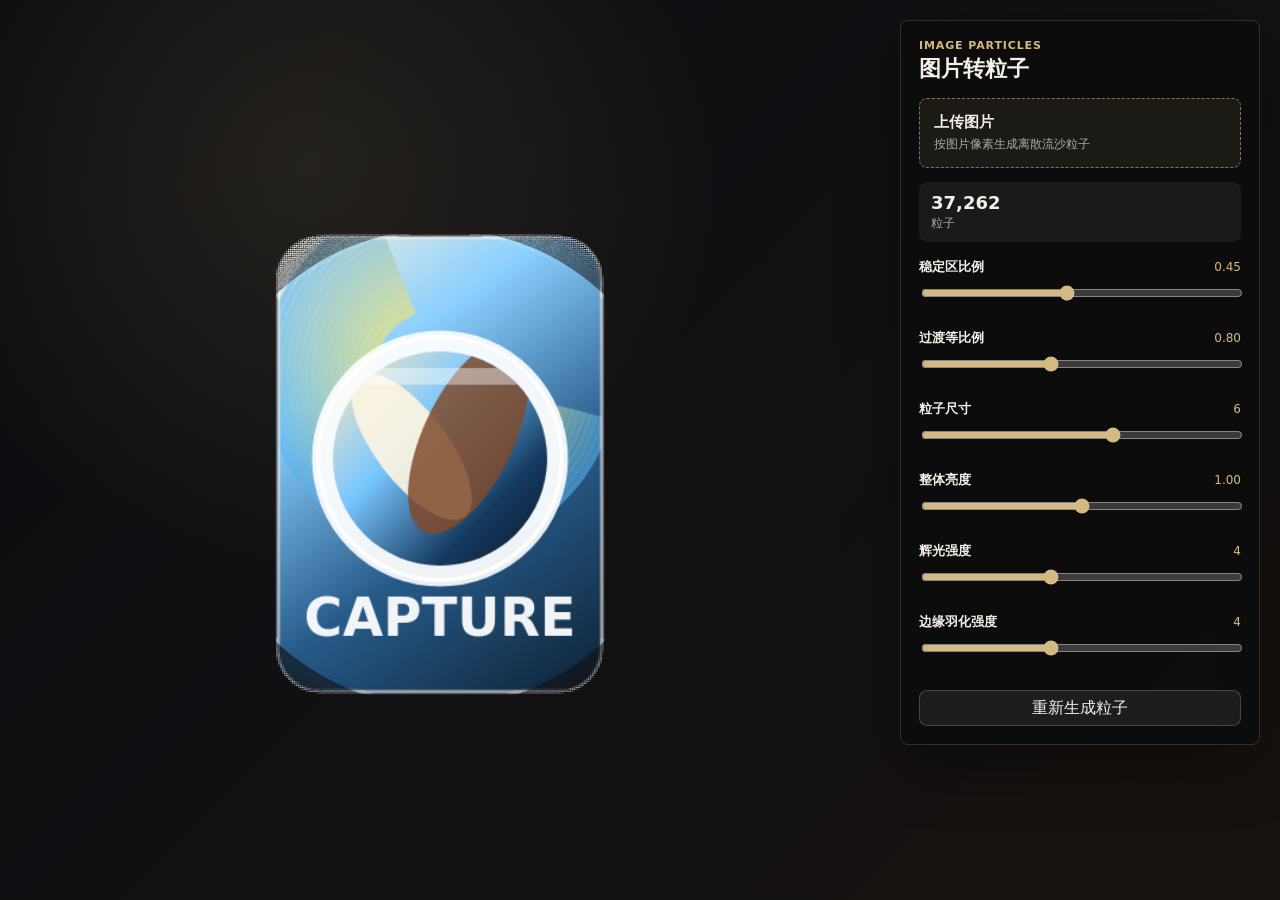
==== index.html @ b0847b58 "Initial particle effect implementation" ====
<!doctype html>
<html lang="zh-CN">
  <head>
    <meta charset="UTF-8" />
    <meta name="viewport" content="width=device-width, initial-scale=1.0" />
    <title>图片转粒子</title>
    <link rel="stylesheet" href="./styles.css" />
  </head>
  <body>
    <main class="app">
      <canvas id="particleCanvas" aria-label="图片粒子画布"></canvas>

      <section class="panel" aria-label="图片粒子控制">
        <div class="panel__head">
          <div>
            <p class="eyebrow">Image Particles</p>
            <h1>图片转粒子</h1>
          </div>
        </div>

        <label class="upload-card" for="imageInput">
          <input id="imageInput" type="file" accept="image/*" />
          <span class="upload-card__title">上传图片</span>
          <span class="upload-card__meta">按图片像素生成离散流沙粒子</span>
        </label>

        <div class="metrics" aria-live="polite">
          <span><strong id="particleCount">0</strong> 粒子</span>
        </div>

        <div class="controls">
          <label class="control">
            <span>
              <strong>稳定区比例</strong>
              <em id="stableZoneRatioValue">0.45</em>
            </span>
            <input id="stableZoneRatio" type="range" min="0" max="1" step="0.01" value="0.45" />
          </label>

          <label class="control">
            <span>
              <strong>过渡等比例</strong>
              <em id="transitionRatioValue">0.80</em>
            </span>
            <input id="transitionRatio" type="range" min="0" max="2" step="0.01" value="0.8" />
          </label>

          <label class="control">
            <span>
              <strong>粒子尺寸</strong>
              <em id="particleSizeValue">6</em>
            </span>
            <input id="particleSize" type="range" min="0" max="10" step="1" value="6" />
          </label>

          <label class="control">
            <span>
              <strong>整体亮度</strong>
              <em id="overallBrightnessValue">1.00</em>
            </span>
            <input id="overallBrightness" type="range" min="0" max="2" step="0.05" value="1" />
          </label>

          <label class="control">
            <span>
              <strong>辉光强度</strong>
              <em id="glowIntensityValue">4</em>
            </span>
            <input id="glowIntensity" type="range" min="0" max="10" step="1" value="4" />
          </label>

          <label class="control">
            <span>
              <strong>边缘羽化强度</strong>
              <em id="edgeGatherStrengthValue">4</em>
            </span>
            <input id="edgeGatherStrength" type="range" min="0" max="10" step="1" value="4" />
          </label>
        </div>

        <div class="actions">
          <button id="regenerateButton" type="button">重新生成粒子</button>
        </div>
      </section>
    </main>

    <script src="./main.js?v=edge-energy-shell"></script>
  </body>
</html>
---- styles.css ----
:root {
  color-scheme: dark;
  font-family:
    Inter, ui-sans-serif, system-ui, -apple-system, BlinkMacSystemFont, "Segoe UI",
    sans-serif;
  background: #0b0c0f;
  color: #f4f0e8;
}

* {
  box-sizing: border-box;
}

body {
  margin: 0;
  min-height: 100vh;
  overflow: hidden;
  background:
    radial-gradient(circle at 24% 18%, rgba(194, 167, 112, 0.13), transparent 34%),
    linear-gradient(135deg, #0b0c0f 0%, #111114 52%, #17120d 100%);
}

button,
input {
  font: inherit;
}

.app {
  position: relative;
  min-height: 100vh;
}

#particleCanvas {
  display: block;
  width: 100vw;
  height: 100vh;
}

.panel {
  position: fixed;
  top: 20px;
  right: 20px;
  width: min(360px, calc(100vw - 40px));
  max-height: calc(100vh - 40px);
  overflow: auto;
  padding: 18px;
  border: 1px solid rgba(255, 238, 204, 0.15);
  border-radius: 8px;
  background: rgba(12, 12, 12, 0.78);
  box-shadow: 0 20px 60px rgba(0, 0, 0, 0.35);
  backdrop-filter: blur(18px);
}

.panel__head {
  margin-bottom: 16px;
}

.eyebrow {
  margin: 0 0 4px;
  color: #d5b982;
  font-size: 11px;
  font-weight: 700;
  letter-spacing: 0.08em;
  text-transform: uppercase;
}

h1 {
  margin: 0;
  font-size: 22px;
  line-height: 1.2;
}

.upload-card {
  display: grid;
  gap: 4px;
  margin-bottom: 14px;
  padding: 14px;
  border: 1px dashed rgba(213, 185, 130, 0.58);
  border-radius: 8px;
  background: rgba(213, 185, 130, 0.08);
  cursor: pointer;
}

.upload-card input {
  position: absolute;
  width: 1px;
  height: 1px;
  overflow: hidden;
  clip: rect(0 0 0 0);
}

.upload-card__title {
  font-size: 15px;
  font-weight: 700;
}

.upload-card__meta {
  color: rgba(244, 240, 232, 0.68);
  font-size: 12px;
}

.metrics {
  display: grid;
  gap: 8px;
  margin-bottom: 16px;
}

.metrics span {
  padding: 10px 12px;
  border-radius: 8px;
  background: rgba(255, 255, 255, 0.06);
  color: rgba(244, 240, 232, 0.68);
  font-size: 12px;
}

.metrics strong {
  display: block;
  margin-bottom: 2px;
  color: #f4f0e8;
  font-size: 18px;
}

.controls {
  display: grid;
  gap: 12px;
}

.control {
  display: grid;
  gap: 7px;
  margin-bottom: 14px;
}

.control span {
  display: flex;
  align-items: center;
  justify-content: space-between;
  gap: 12px;
  color: rgba(244, 240, 232, 0.74);
  font-size: 12px;
}

.control strong {
  color: #f4f0e8;
  font-size: 13px;
}

.control em {
  min-width: 42px;
  color: #d5b982;
  font-style: normal;
  text-align: right;
}

.control input[type="range"] {
  width: 100%;
  accent-color: #d5b982;
}

.actions {
  display: grid;
  margin-top: 18px;
}

.actions button {
  min-height: 36px;
  padding: 0 10px;
  border: 1px solid rgba(255, 238, 204, 0.2);
  border-radius: 8px;
  color: #f4f0e8;
  background: rgba(255, 255, 255, 0.07);
  cursor: pointer;
}

button:hover,
.upload-card:hover {
  border-color: rgba(213, 185, 130, 0.82);
}

@media (max-width: 760px) {
  body {
    overflow: auto;
  }

  .app {
    min-height: 100dvh;
  }

  #particleCanvas {
    height: 100dvh;
  }

  .panel {
    top: auto;
    right: 12px;
    bottom: 12px;
    left: 12px;
    width: auto;
    max-height: 42dvh;
    padding: 14px;
  }

  h1 {
    font-size: 19px;
  }
}
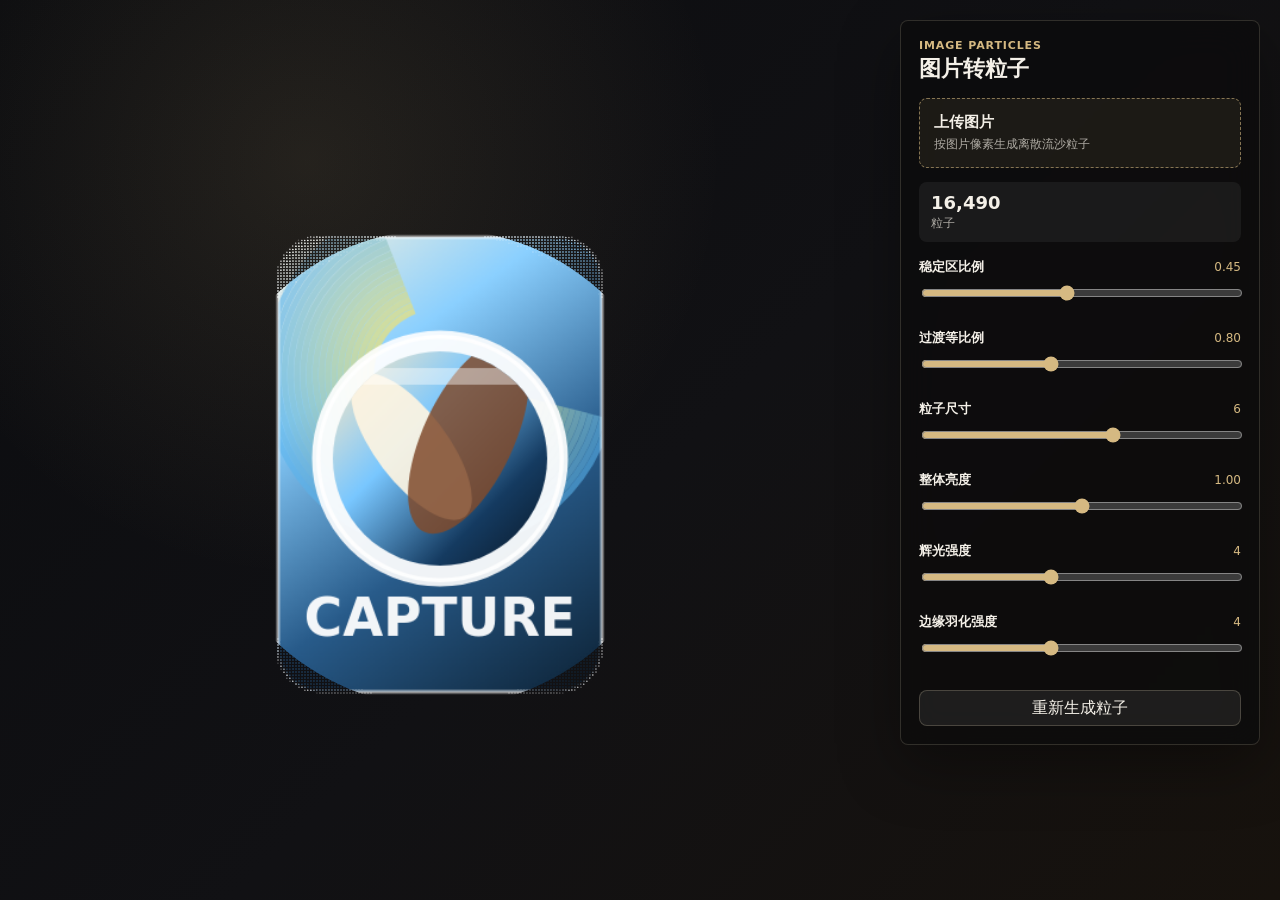
==== commit a49c6a6b: "Improve GitHub Pages runtime performance" ====
--- a/index.html
+++ b/index.html
@@ -84,6 +84,6 @@
       </section>
     </main>
 
-    <script src="./main.js?v=edge-energy-shell"></script>
+    <script src="./main.js?v=pages-performance-cache"></script>
   </body>
 </html>
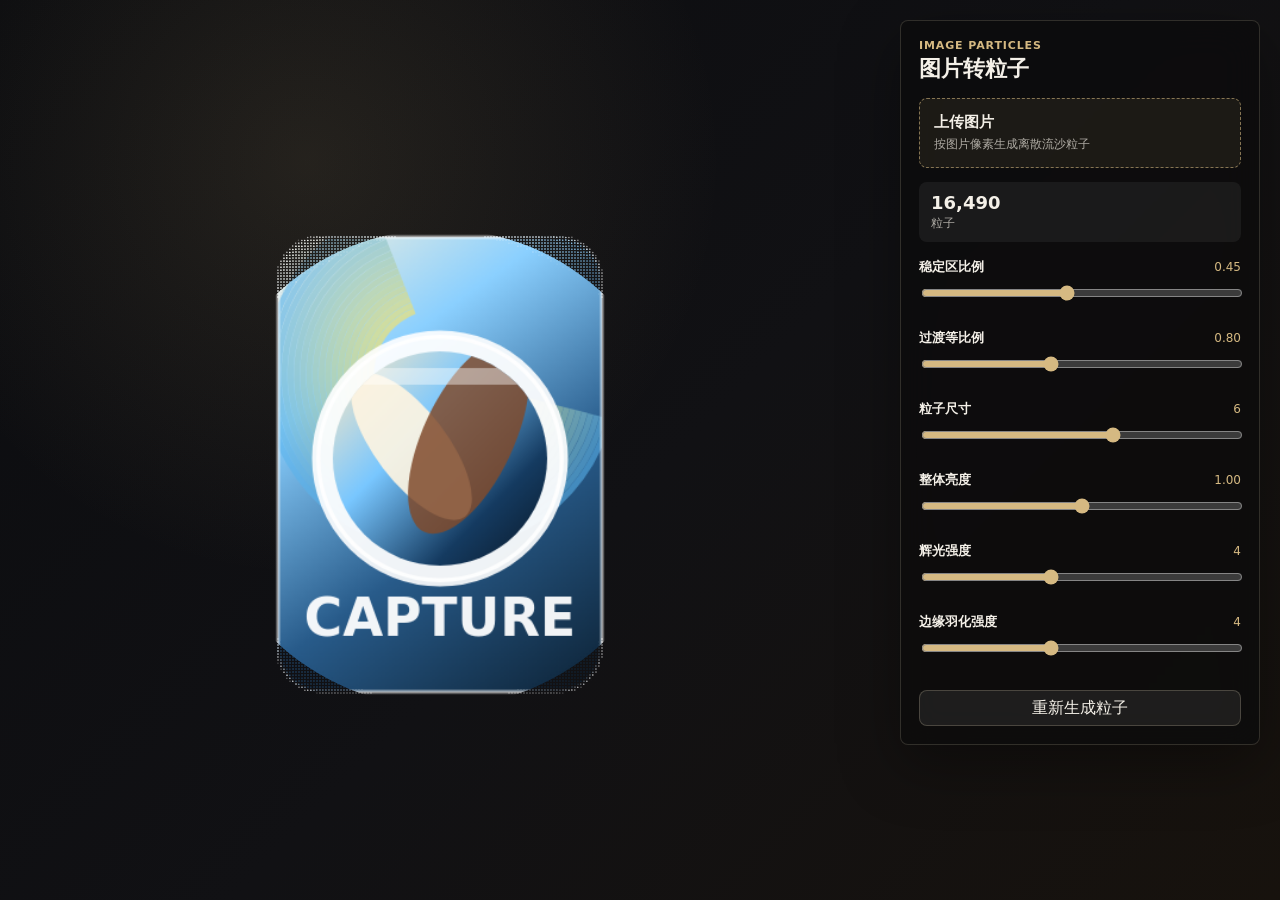
==== commit dda73939: "Reduce particle rendering load" ====
--- a/index.html
+++ b/index.html
@@ -84,6 +84,6 @@
       </section>
     </main>
 
-    <script src="./main.js?v=pages-performance-cache"></script>
+    <script src="./main.js?v=pages-performance-cache-v2"></script>
   </body>
 </html>
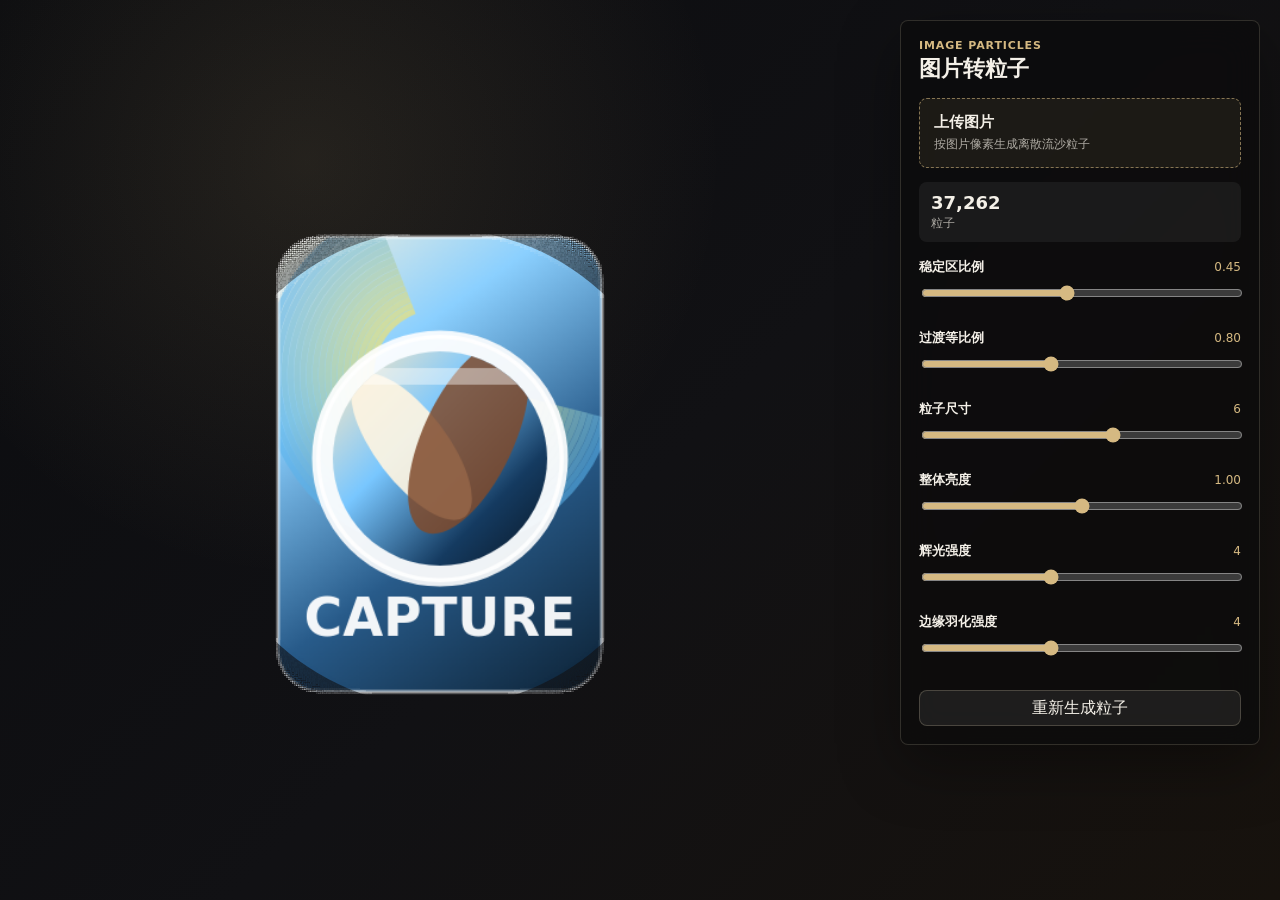
==== commit f86ce9c1: "Revert "Improve GitHub Pages runtime performance" This reverts commit a49c6a6b27be226d43a795d26b51dd" ====
--- a/index.html
+++ b/index.html
@@ -84,6 +84,6 @@
       </section>
     </main>
 
-    <script src="./main.js?v=pages-performance-cache-v2"></script>
+    <script src="./main.js?v=edge-energy-shell"></script>
   </body>
 </html>
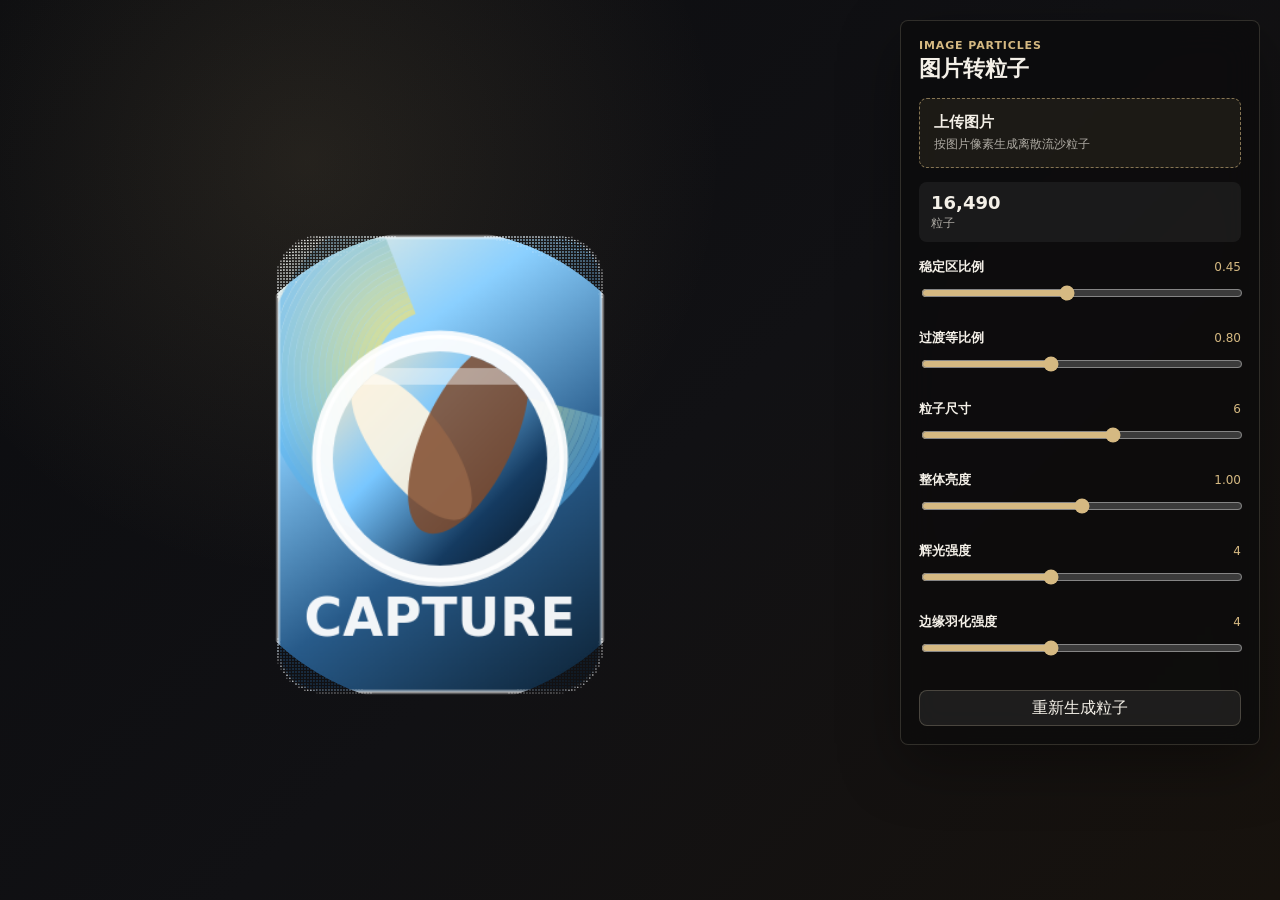
==== commit de39a9cc: "Revert "Reduce particle rendering load" This reverts commit dda73939f5f04018bf0a8120ac97cb2376317d95" ====
--- a/index.html
+++ b/index.html
@@ -84,6 +84,6 @@
       </section>
     </main>
 
-    <script src="./main.js?v=edge-energy-shell"></script>
+    <script src="./main.js?v=pages-performance-cache"></script>
   </body>
 </html>
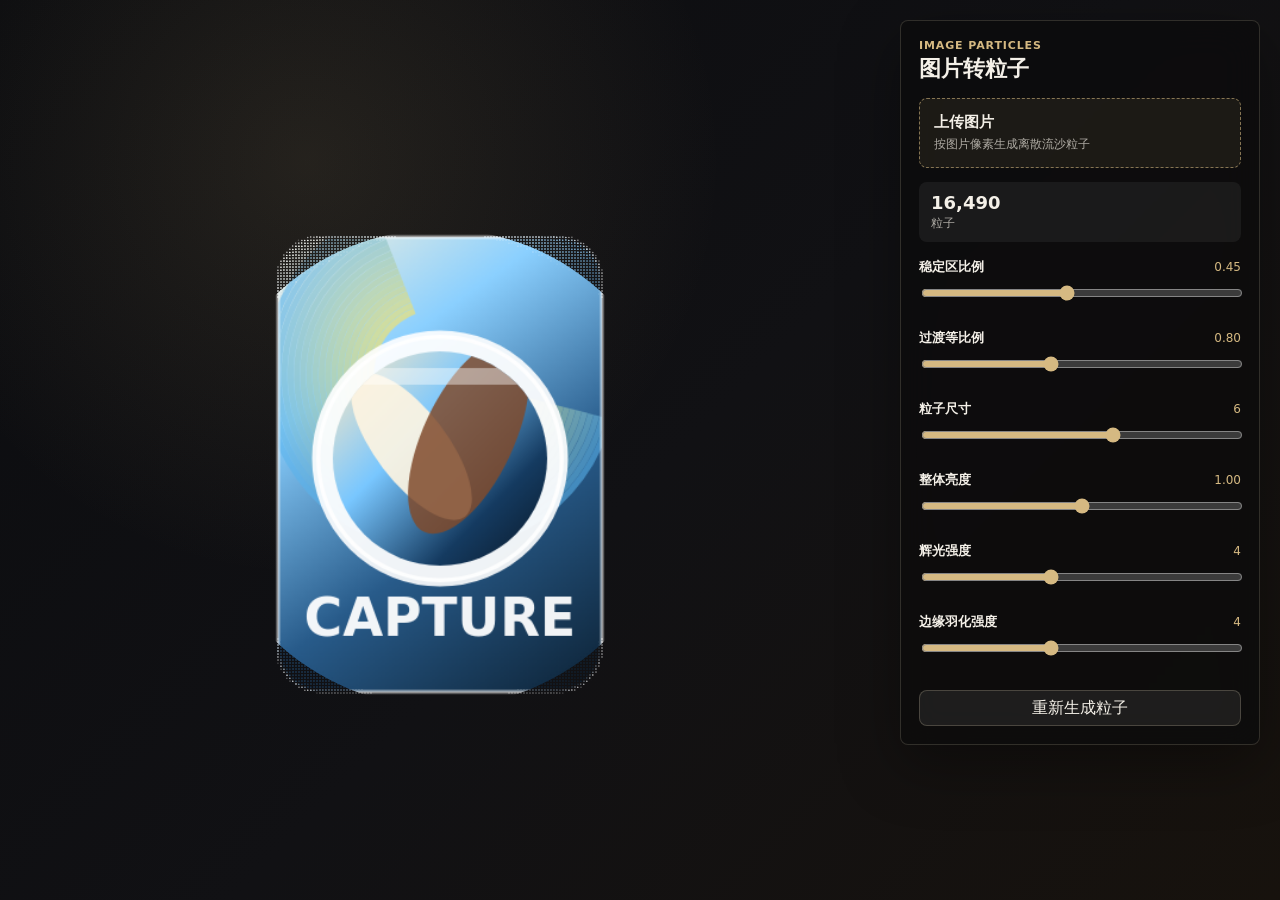
==== commit 2044a945: "Restore pre-GitHub visual effect" ====
--- a/index.html
+++ b/index.html
@@ -84,6 +84,6 @@
       </section>
     </main>
 
-    <script src="./main.js?v=pages-performance-cache"></script>
+    <script src="./main.js?v=pre-github-effect"></script>
   </body>
 </html>
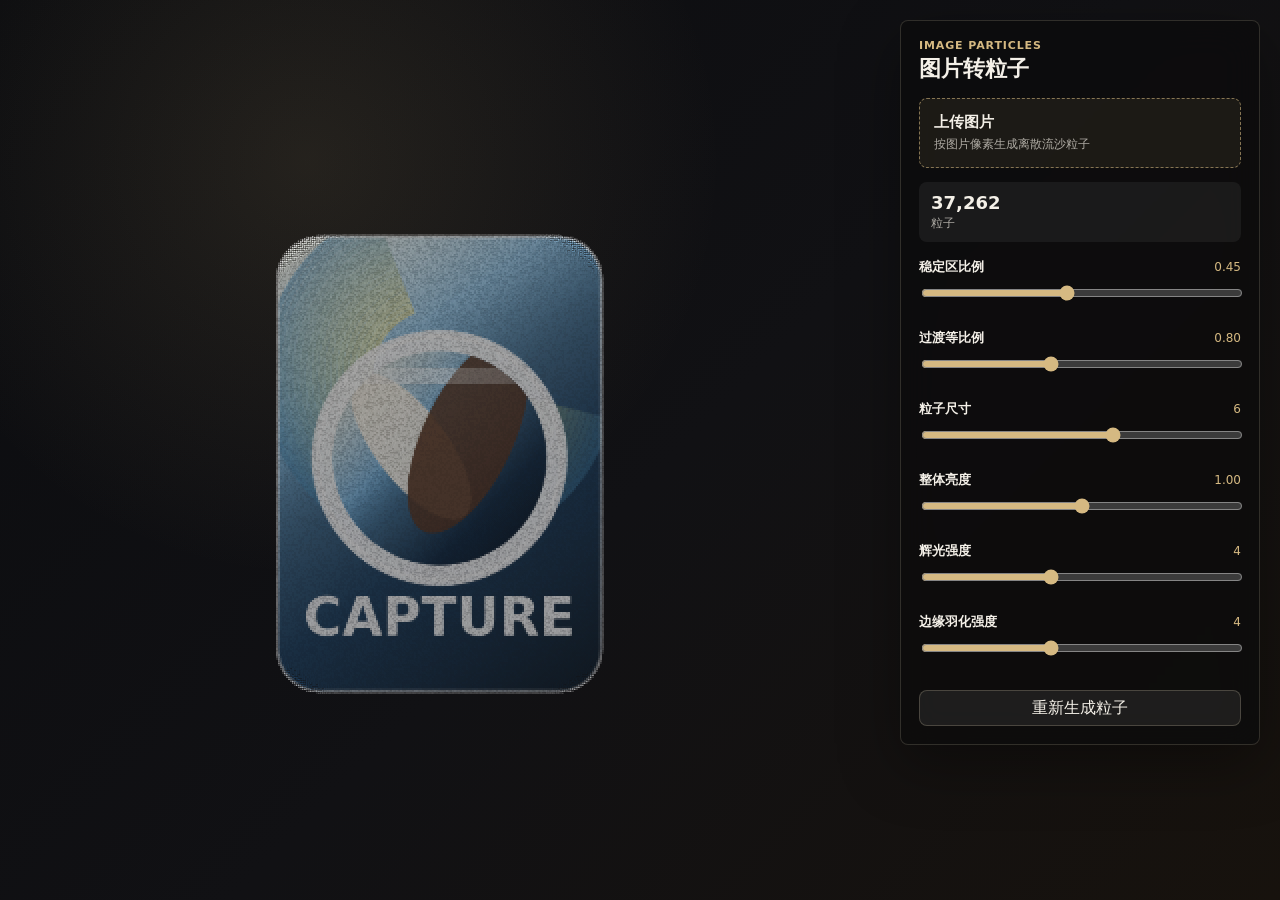
==== commit ae101b8b: "Restore particle-rendered center" ====
--- a/index.html
+++ b/index.html
@@ -84,6 +84,6 @@
       </section>
     </main>
 
-    <script src="./main.js?v=pre-github-effect"></script>
+    <script src="./main.js?v=particle-center-restore"></script>
   </body>
 </html>
